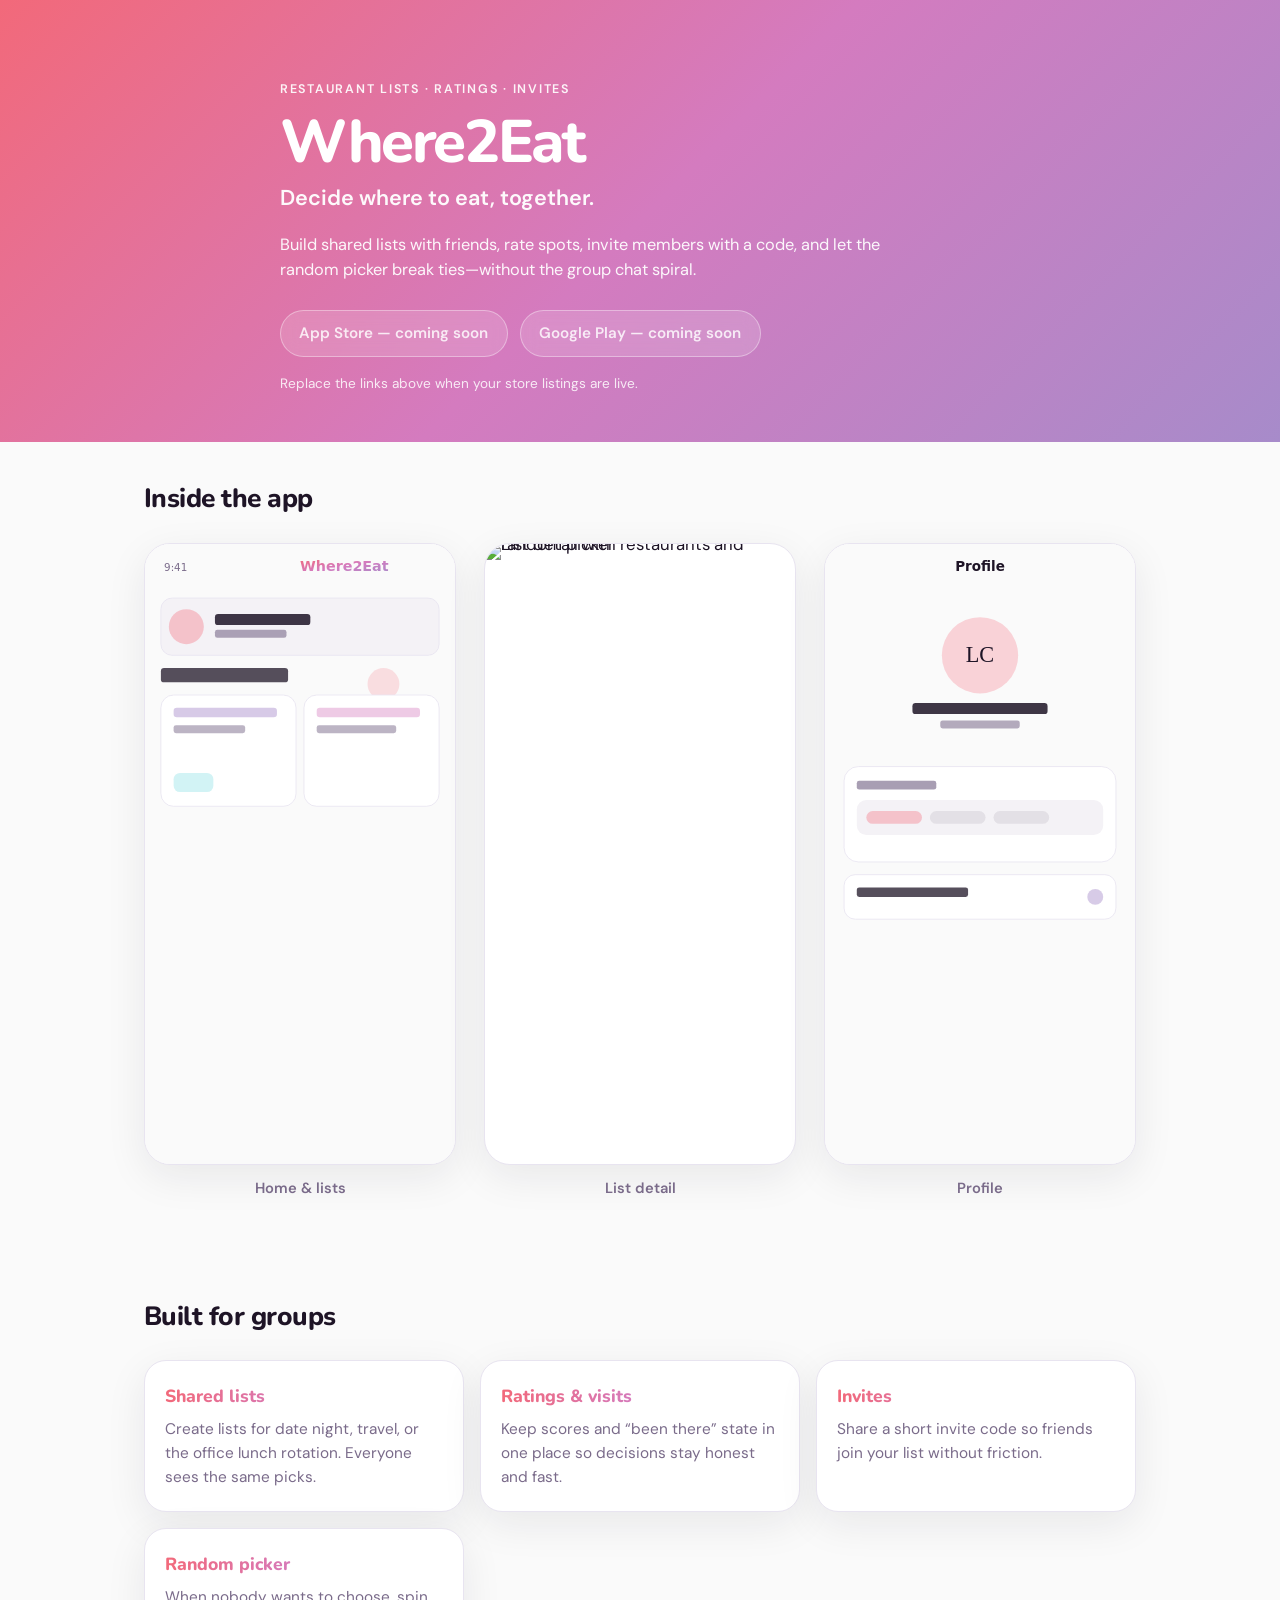
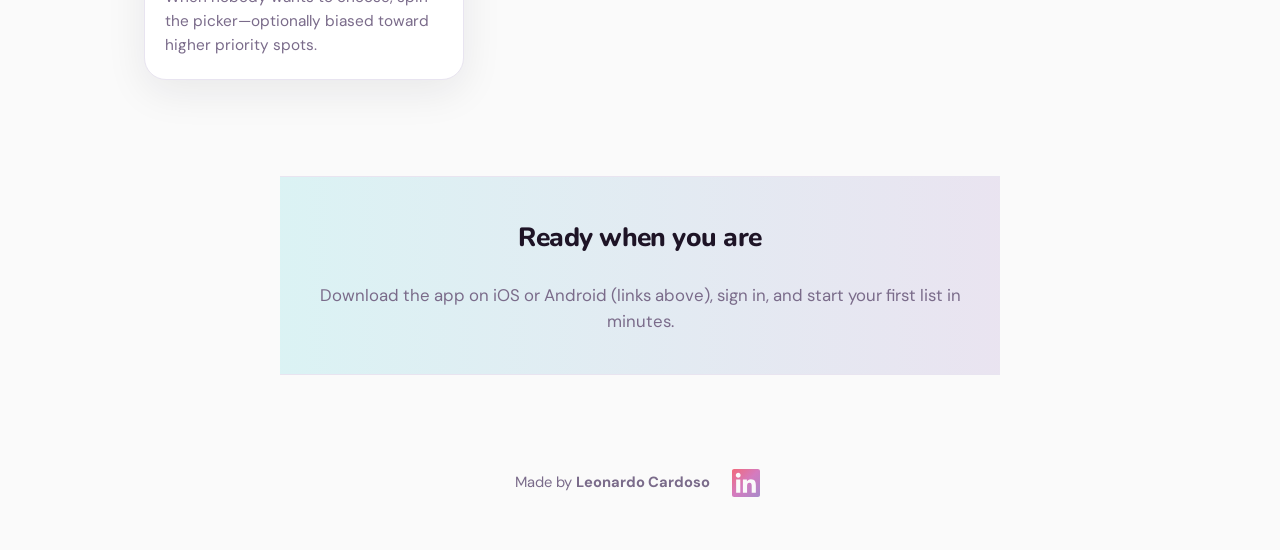
==== index.html @ 9a8058d6 "Initial site: landing page + privacy policy Split out from the main where2eat app repo (which is pri" ====
<!DOCTYPE html>
<html lang="en">
<head>
  <meta charset="utf-8" />
  <meta name="viewport" content="width=device-width, initial-scale=1" />
  <meta name="description" content="Where2Eat — collaborative restaurant lists, ratings, invites, and a random picker. Decide where to eat, together." />
  <title>Where2Eat — Decide where to eat, together</title>
  <link rel="preconnect" href="https://fonts.googleapis.com" />
  <link rel="preconnect" href="https://fonts.gstatic.com" crossorigin />
  <link href="https://fonts.googleapis.com/css2?family=DM+Sans:ital,opsz,wght@0,9..40,400;0,9..40,600;0,9..40,700&family=Nunito:wght@700;800&display=swap" rel="stylesheet" />
  <link rel="stylesheet" href="./styles.css" />
</head>
<body>
  <header class="hero">
    <div class="hero__inner">
      <p class="eyebrow">Restaurant lists · Ratings · Invites</p>
      <h1 class="wordmark">Where2Eat</h1>
      <p class="tagline">Decide where to eat, together.</p>
      <p class="lede">
        Build shared lists with friends, rate spots, invite members with a code,
        and let the random picker break ties—without the group chat spiral.
      </p>
      <div class="cta-row">
        <a class="btn btn--ghost" href="#" aria-disabled="true">App Store — coming soon</a>
        <a class="btn btn--ghost" href="#" aria-disabled="true">Google Play — coming soon</a>
      </div>
      <p class="hint">Replace the links above when your store listings are live.</p>
    </div>
  </header>

  <main>
    <section class="section section--shots">
      <h2 class="section__title">Inside the app</h2>
      <div class="screenshots">
        <figure class="shot">
          <div class="shot__frame">
            <img
              src="./images/screenshot-home.svg"
              width="390"
              height="780"
              alt="Where2Eat home screen showing lists and profile banner"
              loading="lazy"
            />
          </div>
          <figcaption>Home &amp; lists</figcaption>
        </figure>
        <figure class="shot">
          <div class="shot__frame">
            <img
              src="./images/screenshot-list.svg"
              width="390"
              height="780"
              alt="List detail with restaurants and random picker"
              loading="lazy"
            />
          </div>
          <figcaption>List detail</figcaption>
        </figure>
        <figure class="shot">
          <div class="shot__frame">
            <img
              src="./images/screenshot-profile.svg"
              width="390"
              height="780"
              alt="Profile and settings"
              loading="lazy"
            />
          </div>
          <figcaption>Profile</figcaption>
        </figure>
      </div>
    </section>

    <section class="section">
      <h2 class="section__title">Built for groups</h2>
      <div class="features">
        <article class="card">
          <h3>Shared lists</h3>
          <p>Create lists for date night, travel, or the office lunch rotation. Everyone sees the same picks.</p>
        </article>
        <article class="card">
          <h3>Ratings &amp; visits</h3>
          <p>Keep scores and “been there” state in one place so decisions stay honest and fast.</p>
        </article>
        <article class="card">
          <h3>Invites</h3>
          <p>Share a short invite code so friends join your list without friction.</p>
        </article>
        <article class="card">
          <h3>Random picker</h3>
          <p>When nobody wants to choose, spin the picker—optionally biased toward higher priority spots.</p>
        </article>
      </div>
    </section>

    <section class="section section--band">
      <div class="band-inner">
        <h2 class="section__title">Ready when you are</h2>
        <p class="band-text">
          Download the app on iOS or Android (links above), sign in, and start your first list in minutes.
        </p>
      </div>
    </section>
  </main>

  <footer class="footer">
    <div class="footer__row">
      <p class="footer__credit">Made by <strong>Leonardo Cardoso</strong></p>
      <a
        class="footer__linkedin"
        href="https://www.linkedin.com/in/leonardo-cardoso/"
        target="_blank"
        rel="noopener noreferrer"
        aria-label="Leonardo Cardoso on LinkedIn"
      >
        <svg class="footer__linkedin-icon" width="28" height="28" viewBox="0 0 24 24" aria-hidden="true">
          <defs>
            <linearGradient id="gradient-linkedin" x1="0%" y1="0%" x2="100%" y2="100%">
              <stop offset="0%" stop-color="#f2697a" />
              <stop offset="50%" stop-color="#d47bbf" />
              <stop offset="100%" stop-color="#a78bca" />
            </linearGradient>
          </defs>
          <path
            fill="url(#gradient-linkedin)"
            d="M20.447 20.452h-3.554v-5.569c0-1.328-.027-3.037-1.852-3.037-1.853 0-2.136 1.445-2.136 2.939v5.667H9.351V9h3.414v1.561h.046c.477-.9 1.637-1.85 3.37-1.85 3.601 0 4.267 2.37 4.267 5.455v6.286zM5.337 7.433c-1.144 0-2.063-.926-2.063-2.065 0-1.138.92-2.063 2.063-2.063 1.14 0 2.064.925 2.064 2.063 0 1.139-.925 2.065-2.064 2.065zm1.782 13.019H3.555V9h3.564v11.452zM22.225 0H1.771C.792 0 0 .774 0 1.729v20.542C0 23.227.792 24 1.771 24h20.451C23.2 24 24 23.227 24 22.271V1.729C24 .774 23.2 0 22.222 0h.003z"
          />
        </svg>
      </a>
    </div>
  </footer>
</body>
</html>
---- styles.css ----
/* Where2Eat landing — aligns with app palette (see lib/core/constants/app_colors.dart) */

:root {
  --bg: #fafafa;
  --surface: #ffffff;
  --text: #1e1426;
  --muted: #7a6b8a;
  --border: #e8e4f0;
  --primary: #f2697a;
  --rose-mauve: #d47bbf;
  --secondary: #a78bca;
  --accent: #7edce2;
  --radius: 22px;
  --radius-shot: 26px;
  --shadow: 0 12px 40px rgba(30, 20, 38, 0.08);
}

@media (prefers-color-scheme: dark) {
  :root {
    --bg: #13101a;
    --surface: #1e1a28;
    --text: #f0eaf8;
    --muted: #9e8fba;
    --border: #3a3050;
    --shadow: 0 12px 40px rgba(0, 0, 0, 0.35);
  }

  .btn--ghost {
    border-color: var(--border);
    color: var(--text);
  }

  .card {
    background: rgba(40, 34, 58, 0.85);
  }
}

*,
*::before,
*::after {
  box-sizing: border-box;
}

body {
  margin: 0;
  font-family: "DM Sans", system-ui, sans-serif;
  font-size: 1.05rem;
  line-height: 1.55;
  color: var(--text);
  background: var(--bg);
}

.hero {
  padding: clamp(2.5rem, 8vw, 5rem) 1.5rem 3rem;
  background: linear-gradient(
    135deg,
    var(--primary) 0%,
    var(--rose-mauve) 50%,
    var(--secondary) 100%
  );
  color: #fff;
}

.hero__inner {
  max-width: 720px;
  margin: 0 auto;
}

.eyebrow {
  margin: 0 0 0.75rem;
  font-size: 0.78rem;
  font-weight: 600;
  letter-spacing: 0.14em;
  text-transform: uppercase;
  opacity: 0.92;
}

.wordmark {
  margin: 0;
  font-family: "Nunito", system-ui, sans-serif;
  font-weight: 800;
  font-size: clamp(2.5rem, 9vw, 3.75rem);
  letter-spacing: -0.04em;
  line-height: 1.05;
}

.tagline {
  margin: 0.5rem 0 1rem;
  font-size: clamp(1.15rem, 3vw, 1.35rem);
  font-weight: 600;
  opacity: 0.96;
}

.lede {
  margin: 0 0 1.75rem;
  max-width: 38rem;
  opacity: 0.94;
  font-size: 1.02rem;
}

.cta-row {
  display: flex;
  flex-wrap: wrap;
  gap: 0.75rem;
}

.btn {
  display: inline-flex;
  align-items: center;
  justify-content: center;
  padding: 0.65rem 1.15rem;
  border-radius: 999px;
  font-weight: 600;
  font-size: 0.95rem;
  text-decoration: none;
  transition: transform 0.15s ease, box-shadow 0.15s ease;
}

.btn--ghost {
  background: rgba(255, 255, 255, 0.18);
  border: 1px solid rgba(255, 255, 255, 0.45);
  color: #fff;
  backdrop-filter: blur(8px);
}

.btn--ghost:hover {
  transform: translateY(-1px);
  box-shadow: 0 8px 24px rgba(0, 0, 0, 0.15);
}

.btn[aria-disabled="true"] {
  cursor: not-allowed;
  opacity: 0.85;
}

.hint {
  margin: 1rem 0 0;
  font-size: 0.85rem;
  opacity: 0.85;
}

.section {
  padding: 3rem 1.5rem;
  max-width: 1040px;
  margin: 0 auto;
}

.section__title {
  font-family: "Nunito", system-ui, sans-serif;
  font-weight: 800;
  font-size: 1.65rem;
  letter-spacing: -0.02em;
  margin: 0 0 1.5rem;
}

.features {
  display: grid;
  gap: 1rem;
  grid-template-columns: repeat(auto-fill, minmax(240px, 1fr));
}

.card {
  background: var(--surface);
  border: 1px solid var(--border);
  border-radius: var(--radius);
  padding: 1.35rem 1.25rem;
  box-shadow: var(--shadow);
}

.card h3 {
  margin: 0 0 0.5rem;
  font-family: "Nunito", system-ui, sans-serif;
  font-weight: 800;
  font-size: 1.1rem;
  background: linear-gradient(
    90deg,
    var(--primary),
    var(--rose-mauve),
    var(--secondary)
  );
  -webkit-background-clip: text;
  background-clip: text;
  color: transparent;
}

.card p {
  margin: 0;
  color: var(--muted);
  font-size: 0.96rem;
}

.section--band {
  max-width: none;
  padding-left: 0;
  padding-right: 0;
}

.band-inner {
  max-width: 720px;
  margin: 0 auto;
  padding: 2.5rem 1.5rem;
  text-align: center;
  background: linear-gradient(
    90deg,
    rgba(126, 220, 226, 0.25),
    rgba(167, 139, 202, 0.2)
  );
  border-top: 1px solid var(--border);
  border-bottom: 1px solid var(--border);
}

.band-text {
  margin: 0;
  color: var(--muted);
  font-size: 1.05rem;
}

.section--shots {
  padding-top: 2.25rem;
}

.screenshots {
  display: grid;
  gap: 1.75rem;
  grid-template-columns: repeat(auto-fit, minmax(220px, 1fr));
  align-items: start;
}

.shot {
  margin: 0;
  display: flex;
  flex-direction: column;
  gap: 0.75rem;
}

.shot__frame {
  border-radius: var(--radius-shot);
  overflow: hidden;
  border: 1px solid var(--border);
  box-shadow: var(--shadow);
  background: var(--surface);
  line-height: 0;
}

.shot__frame img {
  display: block;
  width: 100%;
  height: auto;
  vertical-align: middle;
}

.shot figcaption {
  font-size: 0.92rem;
  font-weight: 600;
  color: var(--muted);
  text-align: center;
}

.footer {
  padding: 2.5rem 1.5rem 3rem;
  font-size: 0.92rem;
  color: var(--muted);
}

.footer__row {
  display: flex;
  flex-wrap: wrap;
  align-items: center;
  justify-content: center;
  gap: 0.75rem 1rem;
}

.footer__credit {
  margin: 0;
}

.footer__linkedin {
  display: inline-flex;
  align-items: center;
  justify-content: center;
  padding: 0.35rem;
  border-radius: 12px;
  transition: transform 0.15s ease, box-shadow 0.15s ease;
}

.footer__linkedin:hover {
  transform: translateY(-2px);
  box-shadow: 0 8px 20px rgba(242, 105, 122, 0.25);
}

.footer__linkedin:focus-visible {
  outline: 2px solid var(--accent);
  outline-offset: 3px;
}

.footer__linkedin-icon {
  display: block;
}

.legal-header {
  padding: clamp(2rem, 6vw, 3.25rem) 1.5rem 2rem;
  background: linear-gradient(
    135deg,
    var(--primary) 0%,
    var(--rose-mauve) 50%,
    var(--secondary) 100%
  );
  color: #fff;
}

.legal-header__inner {
  max-width: 720px;
  margin: 0 auto;
}

.legal-header__brand {
  display: inline-block;
  margin: 0 0 0.75rem;
  font-family: "Nunito", system-ui, sans-serif;
  font-weight: 800;
  font-size: 1.15rem;
  letter-spacing: -0.02em;
  color: #fff;
  text-decoration: none;
  opacity: 0.92;
}

.legal-header__brand:hover {
  opacity: 1;
  text-decoration: underline;
}

.legal-header__title {
  margin: 0;
  font-family: "Nunito", system-ui, sans-serif;
  font-weight: 800;
  font-size: clamp(1.75rem, 5vw, 2.25rem);
  letter-spacing: -0.02em;
}

.legal-header__updated {
  margin: 0.5rem 0 0;
  font-size: 0.9rem;
  opacity: 0.88;
}

.legal {
  max-width: 720px;
  padding-top: 2.5rem;
}

.legal__card {
  background: var(--surface);
  border: 1px solid var(--border);
  border-radius: var(--radius);
  box-shadow: var(--shadow);
  padding: 1.5rem 1.5rem;
  margin-bottom: 1.25rem;
}

.legal__card h2 {
  margin: 0 0 0.6rem;
  font-family: "Nunito", system-ui, sans-serif;
  font-weight: 800;
  font-size: 1.15rem;
  letter-spacing: -0.01em;
}

.legal__card p {
  margin: 0;
  color: var(--muted);
  font-size: 0.98rem;
  line-height: 1.6;
}

.legal__card a {
  color: var(--primary);
}
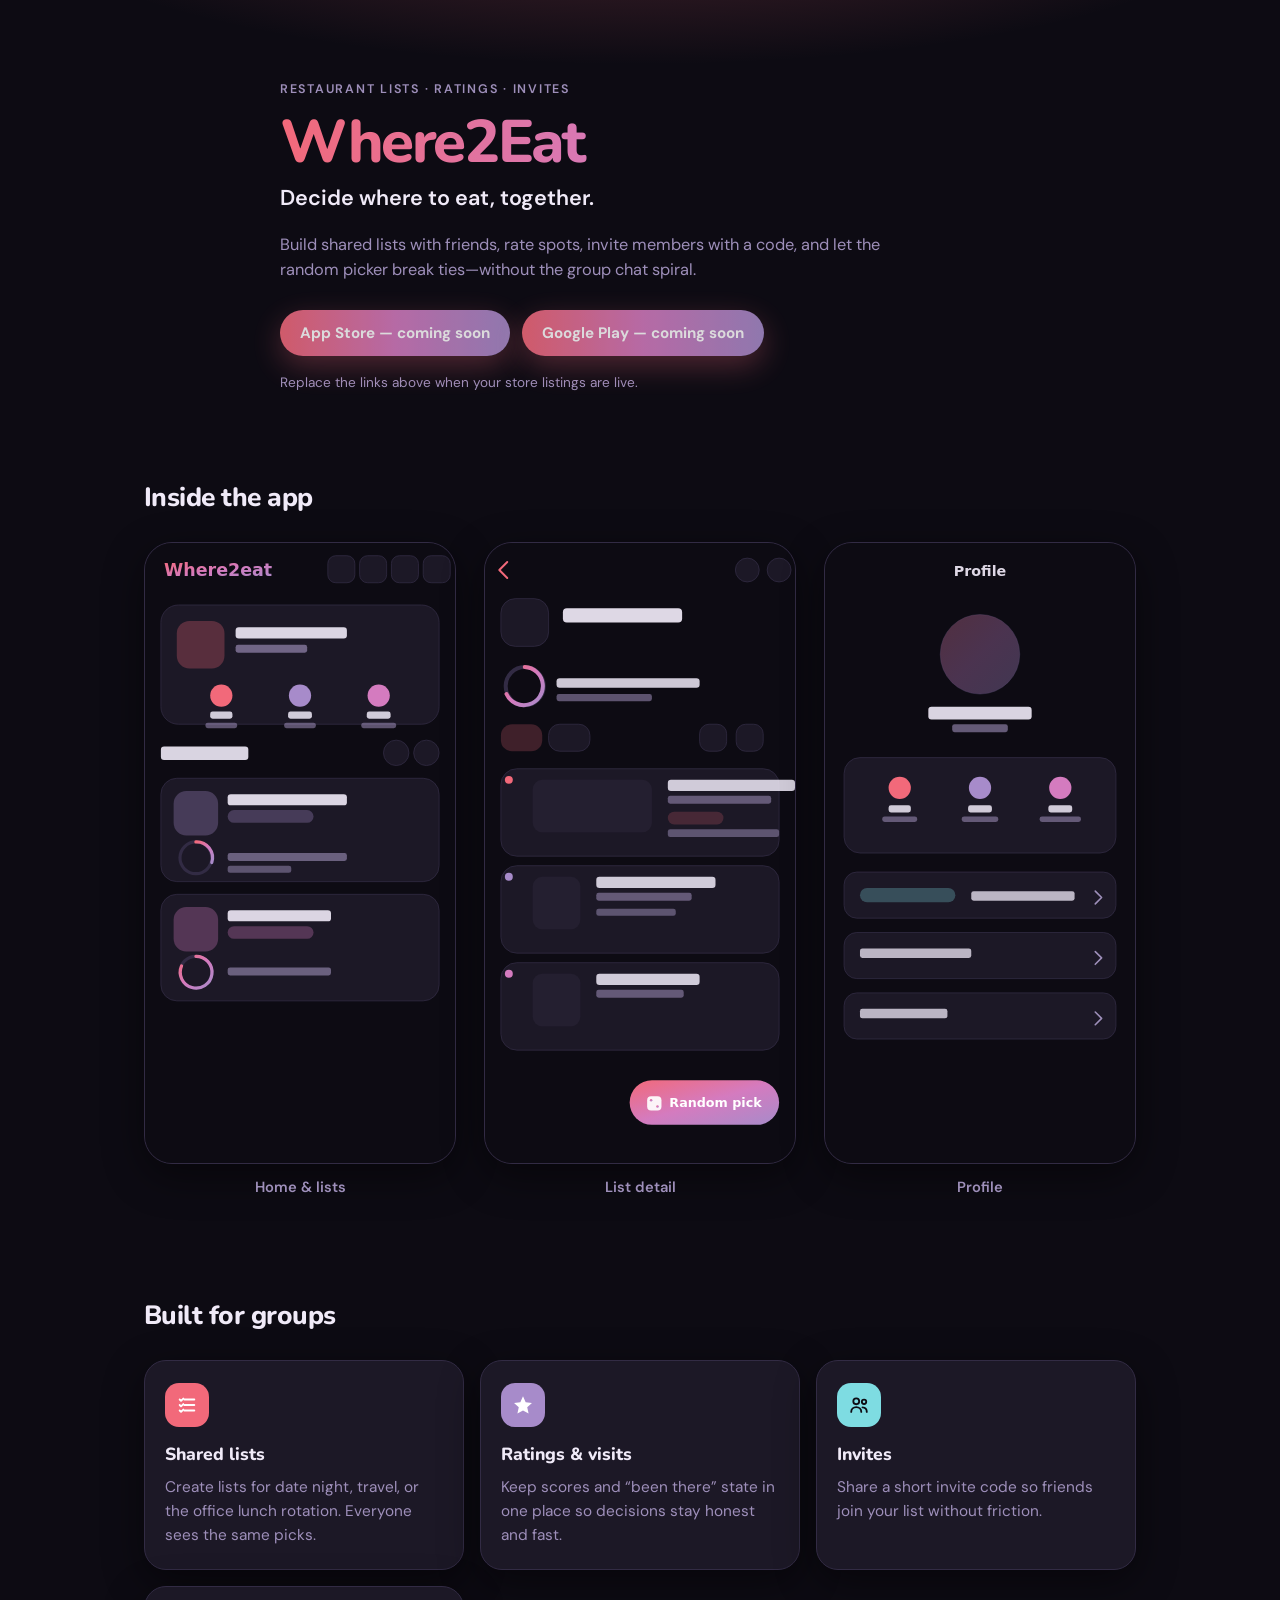
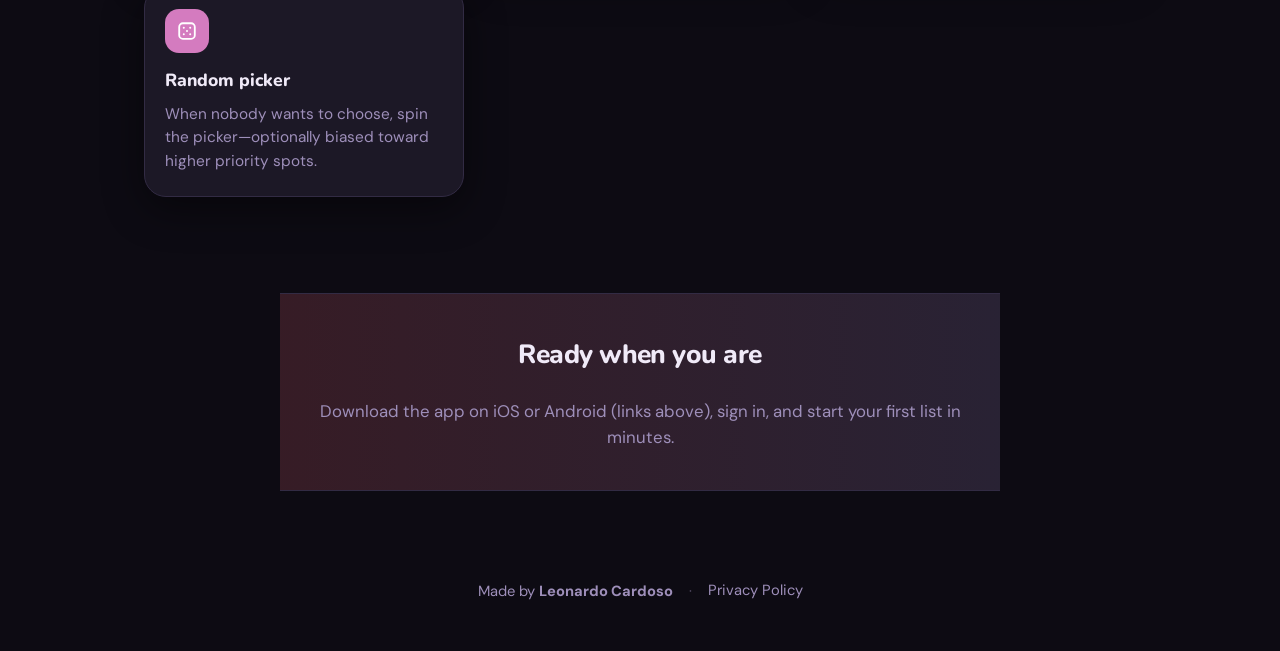
==== commit 187c7900: "Redesign site to match the app's dark UI, remove LinkedIn link The site was light-themed by default " ====
--- a/index.html
+++ b/index.html
@@ -5,6 +5,7 @@
   <meta name="viewport" content="width=device-width, initial-scale=1" />
   <meta name="description" content="Where2Eat — collaborative restaurant lists, ratings, invites, and a random picker. Decide where to eat, together." />
   <title>Where2Eat — Decide where to eat, together</title>
+  <meta name="theme-color" content="#0d0b13" />
   <link rel="preconnect" href="https://fonts.googleapis.com" />
   <link rel="preconnect" href="https://fonts.gstatic.com" crossorigin />
   <link href="https://fonts.googleapis.com/css2?family=DM+Sans:ital,opsz,wght@0,9..40,400;0,9..40,600;0,9..40,700&family=Nunito:wght@700;800&display=swap" rel="stylesheet" />
@@ -21,8 +22,8 @@
         and let the random picker break ties—without the group chat spiral.
       </p>
       <div class="cta-row">
-        <a class="btn btn--ghost" href="#" aria-disabled="true">App Store — coming soon</a>
-        <a class="btn btn--ghost" href="#" aria-disabled="true">Google Play — coming soon</a>
+        <a class="btn btn--primary" href="#" aria-disabled="true">App Store — coming soon</a>
+        <a class="btn btn--primary" href="#" aria-disabled="true">Google Play — coming soon</a>
       </div>
       <p class="hint">Replace the links above when your store listings are live.</p>
     </div>
@@ -75,18 +76,51 @@
       <h2 class="section__title">Built for groups</h2>
       <div class="features">
         <article class="card">
+          <div class="card__icon card__icon--primary">
+            <svg viewBox="0 0 24 24" width="22" height="22" fill="none" stroke="currentColor" stroke-width="2" stroke-linecap="round" stroke-linejoin="round" aria-hidden="true">
+              <path d="M9 6h11" />
+              <path d="M9 12h11" />
+              <path d="M9 18h11" />
+              <path d="M4 6l1.5 1.5L8 5" />
+              <path d="M4 12l1.5 1.5L8 11" />
+              <path d="M4 18l1.5 1.5L8 17" />
+            </svg>
+          </div>
           <h3>Shared lists</h3>
           <p>Create lists for date night, travel, or the office lunch rotation. Everyone sees the same picks.</p>
         </article>
         <article class="card">
+          <div class="card__icon card__icon--secondary">
+            <svg viewBox="0 0 24 24" width="22" height="22" fill="currentColor" aria-hidden="true">
+              <path d="M12 2.5l2.9 6.4 6.9.8-5.2 4.8 1.5 6.9L12 17.9l-6.1 3.5 1.5-6.9L2.2 9.7l6.9-.8L12 2.5z" />
+            </svg>
+          </div>
           <h3>Ratings &amp; visits</h3>
           <p>Keep scores and “been there” state in one place so decisions stay honest and fast.</p>
         </article>
         <article class="card">
+          <div class="card__icon card__icon--accent">
+            <svg viewBox="0 0 24 24" width="22" height="22" fill="none" stroke="currentColor" stroke-width="2" stroke-linecap="round" stroke-linejoin="round" aria-hidden="true">
+              <circle cx="9" cy="8" r="3.2" />
+              <path d="M3.5 19.5c0-3 2.5-5.2 5.5-5.2s5.5 2.2 5.5 5.2" />
+              <circle cx="17.5" cy="8.5" r="2.4" />
+              <path d="M15.8 14.6c2.6.2 4.7 2.2 4.7 4.9" />
+            </svg>
+          </div>
           <h3>Invites</h3>
           <p>Share a short invite code so friends join your list without friction.</p>
         </article>
         <article class="card">
+          <div class="card__icon card__icon--rose">
+            <svg viewBox="0 0 24 24" width="22" height="22" fill="none" stroke="currentColor" stroke-width="2" stroke-linecap="round" stroke-linejoin="round" aria-hidden="true">
+              <rect x="3.5" y="3.5" width="17" height="17" rx="4" />
+              <circle cx="8.5" cy="8.5" r="1.1" fill="currentColor" stroke="none" />
+              <circle cx="15.5" cy="8.5" r="1.1" fill="currentColor" stroke="none" />
+              <circle cx="12" cy="12" r="1.1" fill="currentColor" stroke="none" />
+              <circle cx="8.5" cy="15.5" r="1.1" fill="currentColor" stroke="none" />
+              <circle cx="15.5" cy="15.5" r="1.1" fill="currentColor" stroke="none" />
+            </svg>
+          </div>
           <h3>Random picker</h3>
           <p>When nobody wants to choose, spin the picker—optionally biased toward higher priority spots.</p>
         </article>
@@ -106,27 +140,8 @@
   <footer class="footer">
     <div class="footer__row">
       <p class="footer__credit">Made by <strong>Leonardo Cardoso</strong></p>
-      <a
-        class="footer__linkedin"
-        href="https://www.linkedin.com/in/leonardo-cardoso/"
-        target="_blank"
-        rel="noopener noreferrer"
-        aria-label="Leonardo Cardoso on LinkedIn"
-      >
-        <svg class="footer__linkedin-icon" width="28" height="28" viewBox="0 0 24 24" aria-hidden="true">
-          <defs>
-            <linearGradient id="gradient-linkedin" x1="0%" y1="0%" x2="100%" y2="100%">
-              <stop offset="0%" stop-color="#f2697a" />
-              <stop offset="50%" stop-color="#d47bbf" />
-              <stop offset="100%" stop-color="#a78bca" />
-            </linearGradient>
-          </defs>
-          <path
-            fill="url(#gradient-linkedin)"
-            d="M20.447 20.452h-3.554v-5.569c0-1.328-.027-3.037-1.852-3.037-1.853 0-2.136 1.445-2.136 2.939v5.667H9.351V9h3.414v1.561h.046c.477-.9 1.637-1.85 3.37-1.85 3.601 0 4.267 2.37 4.267 5.455v6.286zM5.337 7.433c-1.144 0-2.063-.926-2.063-2.065 0-1.138.92-2.063 2.063-2.063 1.14 0 2.064.925 2.064 2.063 0 1.139-.925 2.065-2.064 2.065zm1.782 13.019H3.555V9h3.564v11.452zM22.225 0H1.771C.792 0 0 .774 0 1.729v20.542C0 23.227.792 24 1.771 24h20.451C23.2 24 24 23.227 24 22.271V1.729C24 .774 23.2 0 22.222 0h.003z"
-          />
-        </svg>
-      </a>
+      <span class="footer__sep">·</span>
+      <a class="footer__link" href="./privacy.html">Privacy Policy</a>
     </div>
   </footer>
 </body>
--- a/styles.css
+++ b/styles.css
@@ -1,38 +1,20 @@
 /* Where2Eat landing — aligns with app palette (see lib/core/constants/app_colors.dart) */
 
 :root {
-  --bg: #fafafa;
-  --surface: #ffffff;
-  --text: #1e1426;
-  --muted: #7a6b8a;
-  --border: #e8e4f0;
+  color-scheme: dark;
+  --bg: #0d0b13;
+  --surface: #1c1826;
+  --text: #f0eaf8;
+  --muted: #9e8fba;
+  --border: #322b44;
   --primary: #f2697a;
   --rose-mauve: #d47bbf;
   --secondary: #a78bca;
   --accent: #7edce2;
+  --gradient: linear-gradient(90deg, var(--primary), var(--rose-mauve), var(--secondary));
   --radius: 22px;
-  --radius-shot: 26px;
-  --shadow: 0 12px 40px rgba(30, 20, 38, 0.08);
-}
-
-@media (prefers-color-scheme: dark) {
-  :root {
-    --bg: #13101a;
-    --surface: #1e1a28;
-    --text: #f0eaf8;
-    --muted: #9e8fba;
-    --border: #3a3050;
-    --shadow: 0 12px 40px rgba(0, 0, 0, 0.35);
-  }
-
-  .btn--ghost {
-    border-color: var(--border);
-    color: var(--text);
-  }
-
-  .card {
-    background: rgba(40, 34, 58, 0.85);
-  }
+  --radius-shot: 28px;
+  --shadow: 0 12px 40px rgba(0, 0, 0, 0.45);
 }
 
 *,
@@ -51,17 +33,28 @@
 }
 
 .hero {
+  position: relative;
+  overflow: hidden;
   padding: clamp(2.5rem, 8vw, 5rem) 1.5rem 3rem;
-  background: linear-gradient(
-    135deg,
-    var(--primary) 0%,
-    var(--rose-mauve) 50%,
-    var(--secondary) 100%
+  background: var(--bg);
+  color: var(--text);
+}
+
+.hero::before {
+  content: "";
+  position: absolute;
+  inset: -25% -10% auto -10%;
+  height: 26rem;
+  background: radial-gradient(
+    60% 60% at 50% 0%,
+    rgba(242, 105, 122, 0.28),
+    rgba(167, 139, 202, 0) 70%
   );
-  color: #fff;
+  pointer-events: none;
 }
 
 .hero__inner {
+  position: relative;
   max-width: 720px;
   margin: 0 auto;
 }
@@ -72,7 +65,7 @@
   font-weight: 600;
   letter-spacing: 0.14em;
   text-transform: uppercase;
-  opacity: 0.92;
+  color: var(--muted);
 }
 
 .wordmark {
@@ -82,19 +75,23 @@
   font-size: clamp(2.5rem, 9vw, 3.75rem);
   letter-spacing: -0.04em;
   line-height: 1.05;
+  background: var(--gradient);
+  -webkit-background-clip: text;
+  background-clip: text;
+  color: transparent;
 }
 
 .tagline {
   margin: 0.5rem 0 1rem;
   font-size: clamp(1.15rem, 3vw, 1.35rem);
   font-weight: 600;
-  opacity: 0.96;
+  color: var(--text);
 }
 
 .lede {
   margin: 0 0 1.75rem;
   max-width: 38rem;
-  opacity: 0.94;
+  color: var(--muted);
   font-size: 1.02rem;
 }
 
@@ -108,24 +105,24 @@
   display: inline-flex;
   align-items: center;
   justify-content: center;
-  padding: 0.65rem 1.15rem;
+  padding: 0.7rem 1.25rem;
   border-radius: 999px;
-  font-weight: 600;
+  font-weight: 700;
   font-size: 0.95rem;
   text-decoration: none;
+  border: none;
   transition: transform 0.15s ease, box-shadow 0.15s ease;
 }
 
-.btn--ghost {
-  background: rgba(255, 255, 255, 0.18);
-  border: 1px solid rgba(255, 255, 255, 0.45);
+.btn--primary {
+  background: var(--gradient);
   color: #fff;
-  backdrop-filter: blur(8px);
-}
-
-.btn--ghost:hover {
+  box-shadow: 0 10px 30px rgba(242, 105, 122, 0.35);
+}
+
+.btn--primary:hover {
   transform: translateY(-1px);
-  box-shadow: 0 8px 24px rgba(0, 0, 0, 0.15);
+  box-shadow: 0 14px 36px rgba(242, 105, 122, 0.45);
 }
 
 .btn[aria-disabled="true"] {
@@ -136,7 +133,7 @@
 .hint {
   margin: 1rem 0 0;
   font-size: 0.85rem;
-  opacity: 0.85;
+  color: var(--muted);
 }
 
 .section {
@@ -151,6 +148,7 @@
   font-size: 1.65rem;
   letter-spacing: -0.02em;
   margin: 0 0 1.5rem;
+  color: var(--text);
 }
 
 .features {
@@ -167,20 +165,40 @@
   box-shadow: var(--shadow);
 }
 
+.card__icon {
+  display: flex;
+  align-items: center;
+  justify-content: center;
+  width: 44px;
+  height: 44px;
+  border-radius: 14px;
+  margin-bottom: 0.9rem;
+  color: #fff;
+}
+
+.card__icon--primary {
+  background: var(--primary);
+}
+
+.card__icon--secondary {
+  background: var(--secondary);
+}
+
+.card__icon--rose {
+  background: var(--rose-mauve);
+}
+
+.card__icon--accent {
+  background: var(--accent);
+  color: #0d0b13;
+}
+
 .card h3 {
   margin: 0 0 0.5rem;
   font-family: "Nunito", system-ui, sans-serif;
   font-weight: 800;
   font-size: 1.1rem;
-  background: linear-gradient(
-    90deg,
-    var(--primary),
-    var(--rose-mauve),
-    var(--secondary)
-  );
-  -webkit-background-clip: text;
-  background-clip: text;
-  color: transparent;
+  color: var(--text);
 }
 
 .card p {
@@ -202,8 +220,8 @@
   text-align: center;
   background: linear-gradient(
     90deg,
-    rgba(126, 220, 226, 0.25),
-    rgba(167, 139, 202, 0.2)
+    rgba(242, 105, 122, 0.18),
+    rgba(167, 139, 202, 0.18)
   );
   border-top: 1px solid var(--border);
   border-bottom: 1px solid var(--border);
@@ -267,48 +285,53 @@
   flex-wrap: wrap;
   align-items: center;
   justify-content: center;
-  gap: 0.75rem 1rem;
+  gap: 0.5rem 1rem;
 }
 
 .footer__credit {
   margin: 0;
 }
 
-.footer__linkedin {
-  display: inline-flex;
-  align-items: center;
-  justify-content: center;
-  padding: 0.35rem;
-  border-radius: 12px;
-  transition: transform 0.15s ease, box-shadow 0.15s ease;
-}
-
-.footer__linkedin:hover {
-  transform: translateY(-2px);
-  box-shadow: 0 8px 20px rgba(242, 105, 122, 0.25);
-}
-
-.footer__linkedin:focus-visible {
-  outline: 2px solid var(--accent);
-  outline-offset: 3px;
-}
-
-.footer__linkedin-icon {
-  display: block;
+.footer__sep {
+  opacity: 0.5;
+}
+
+.footer__link {
+  color: var(--muted);
+  text-decoration: none;
+  border-bottom: 1px solid transparent;
+  transition: color 0.15s ease, border-color 0.15s ease;
+}
+
+.footer__link:hover,
+.footer__link:focus-visible {
+  color: var(--text);
+  border-color: var(--muted);
 }
 
 .legal-header {
+  position: relative;
+  overflow: hidden;
   padding: clamp(2rem, 6vw, 3.25rem) 1.5rem 2rem;
-  background: linear-gradient(
-    135deg,
-    var(--primary) 0%,
-    var(--rose-mauve) 50%,
-    var(--secondary) 100%
+  background: var(--bg);
+  color: var(--text);
+}
+
+.legal-header::before {
+  content: "";
+  position: absolute;
+  inset: -35% -10% auto -10%;
+  height: 18rem;
+  background: radial-gradient(
+    60% 60% at 50% 0%,
+    rgba(242, 105, 122, 0.24),
+    rgba(167, 139, 202, 0) 70%
   );
-  color: #fff;
+  pointer-events: none;
 }
 
 .legal-header__inner {
+  position: relative;
   max-width: 720px;
   margin: 0 auto;
 }
@@ -320,14 +343,15 @@
   font-weight: 800;
   font-size: 1.15rem;
   letter-spacing: -0.02em;
-  color: #fff;
   text-decoration: none;
-  opacity: 0.92;
+  background: var(--gradient);
+  -webkit-background-clip: text;
+  background-clip: text;
+  color: transparent;
 }
 
 .legal-header__brand:hover {
-  opacity: 1;
-  text-decoration: underline;
+  filter: brightness(1.15);
 }
 
 .legal-header__title {
@@ -336,12 +360,13 @@
   font-weight: 800;
   font-size: clamp(1.75rem, 5vw, 2.25rem);
   letter-spacing: -0.02em;
+  color: var(--text);
 }
 
 .legal-header__updated {
   margin: 0.5rem 0 0;
   font-size: 0.9rem;
-  opacity: 0.88;
+  color: var(--muted);
 }
 
 .legal {
@@ -364,6 +389,7 @@
   font-weight: 800;
   font-size: 1.15rem;
   letter-spacing: -0.01em;
+  color: var(--text);
 }
 
 .legal__card p {
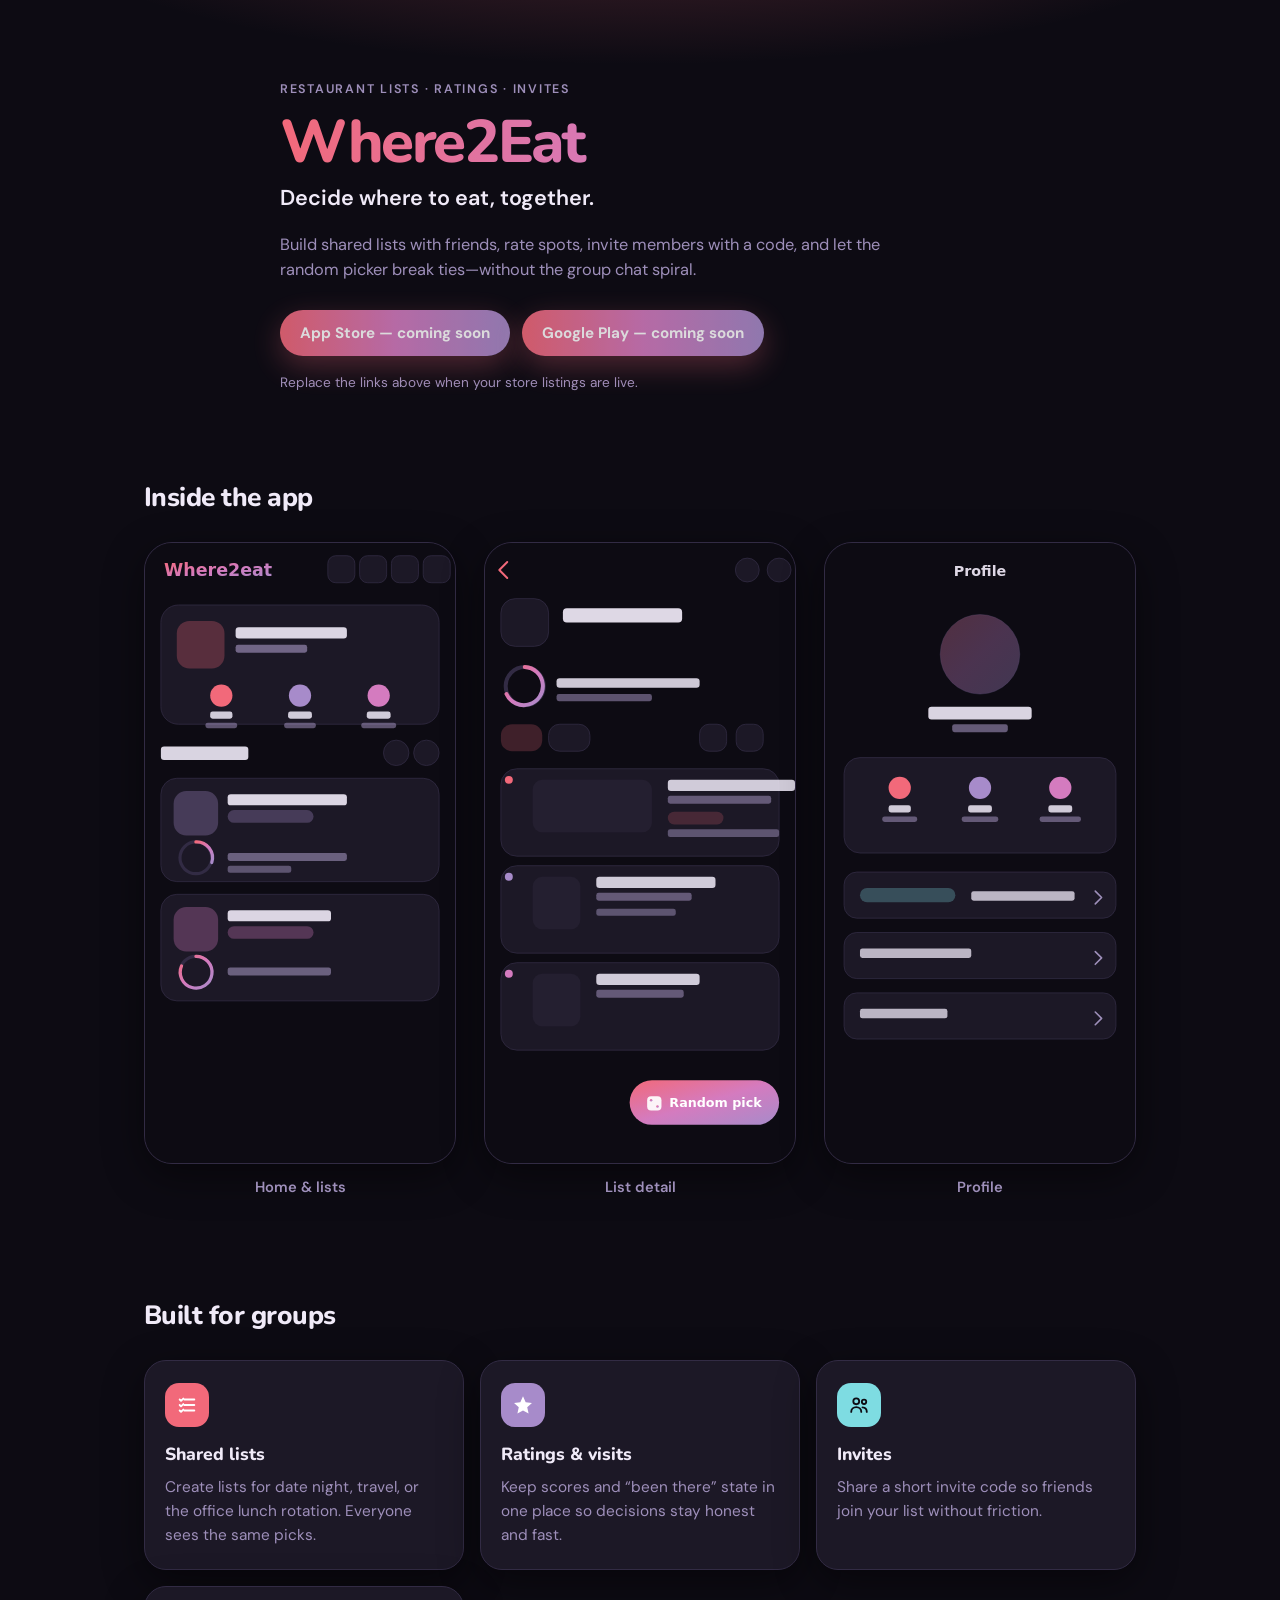
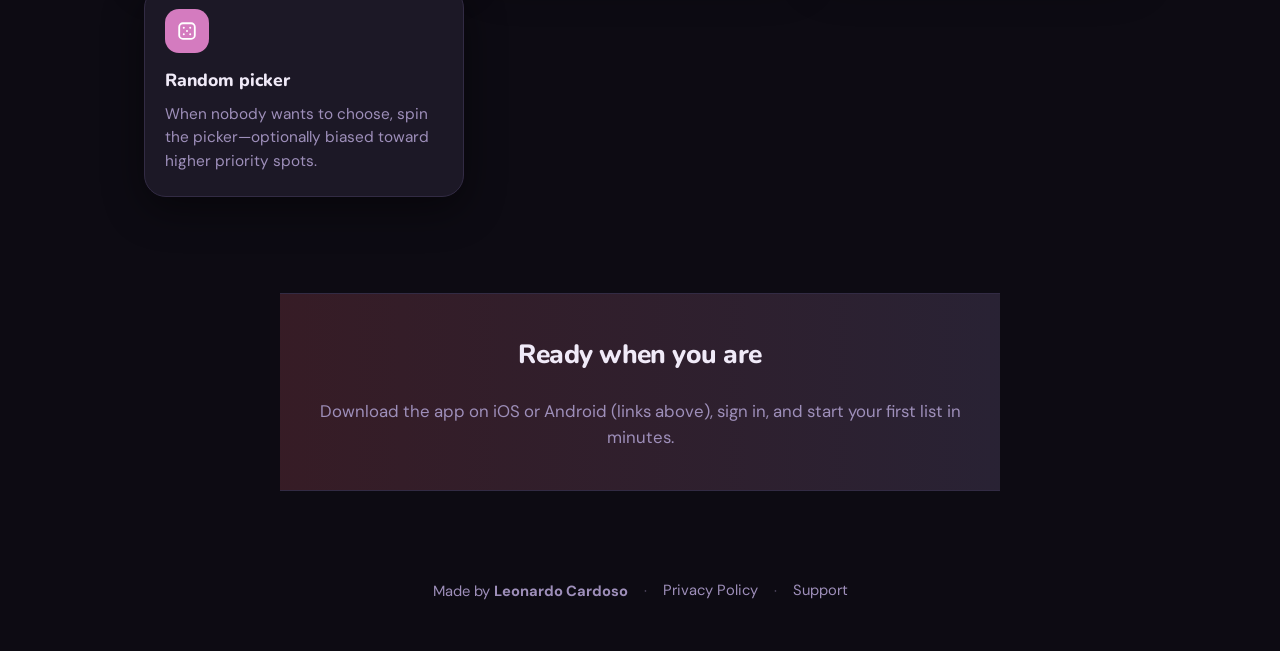
==== commit 2b79bc9a: "Add support page for App Store Connect Support URL Provides a contact/FAQ page matching the privacy " ====
--- a/index.html
+++ b/index.html
@@ -142,6 +142,8 @@
       <p class="footer__credit">Made by <strong>Leonardo Cardoso</strong></p>
       <span class="footer__sep">·</span>
       <a class="footer__link" href="./privacy.html">Privacy Policy</a>
+      <span class="footer__sep">·</span>
+      <a class="footer__link" href="./support.html">Support</a>
     </div>
   </footer>
 </body>
